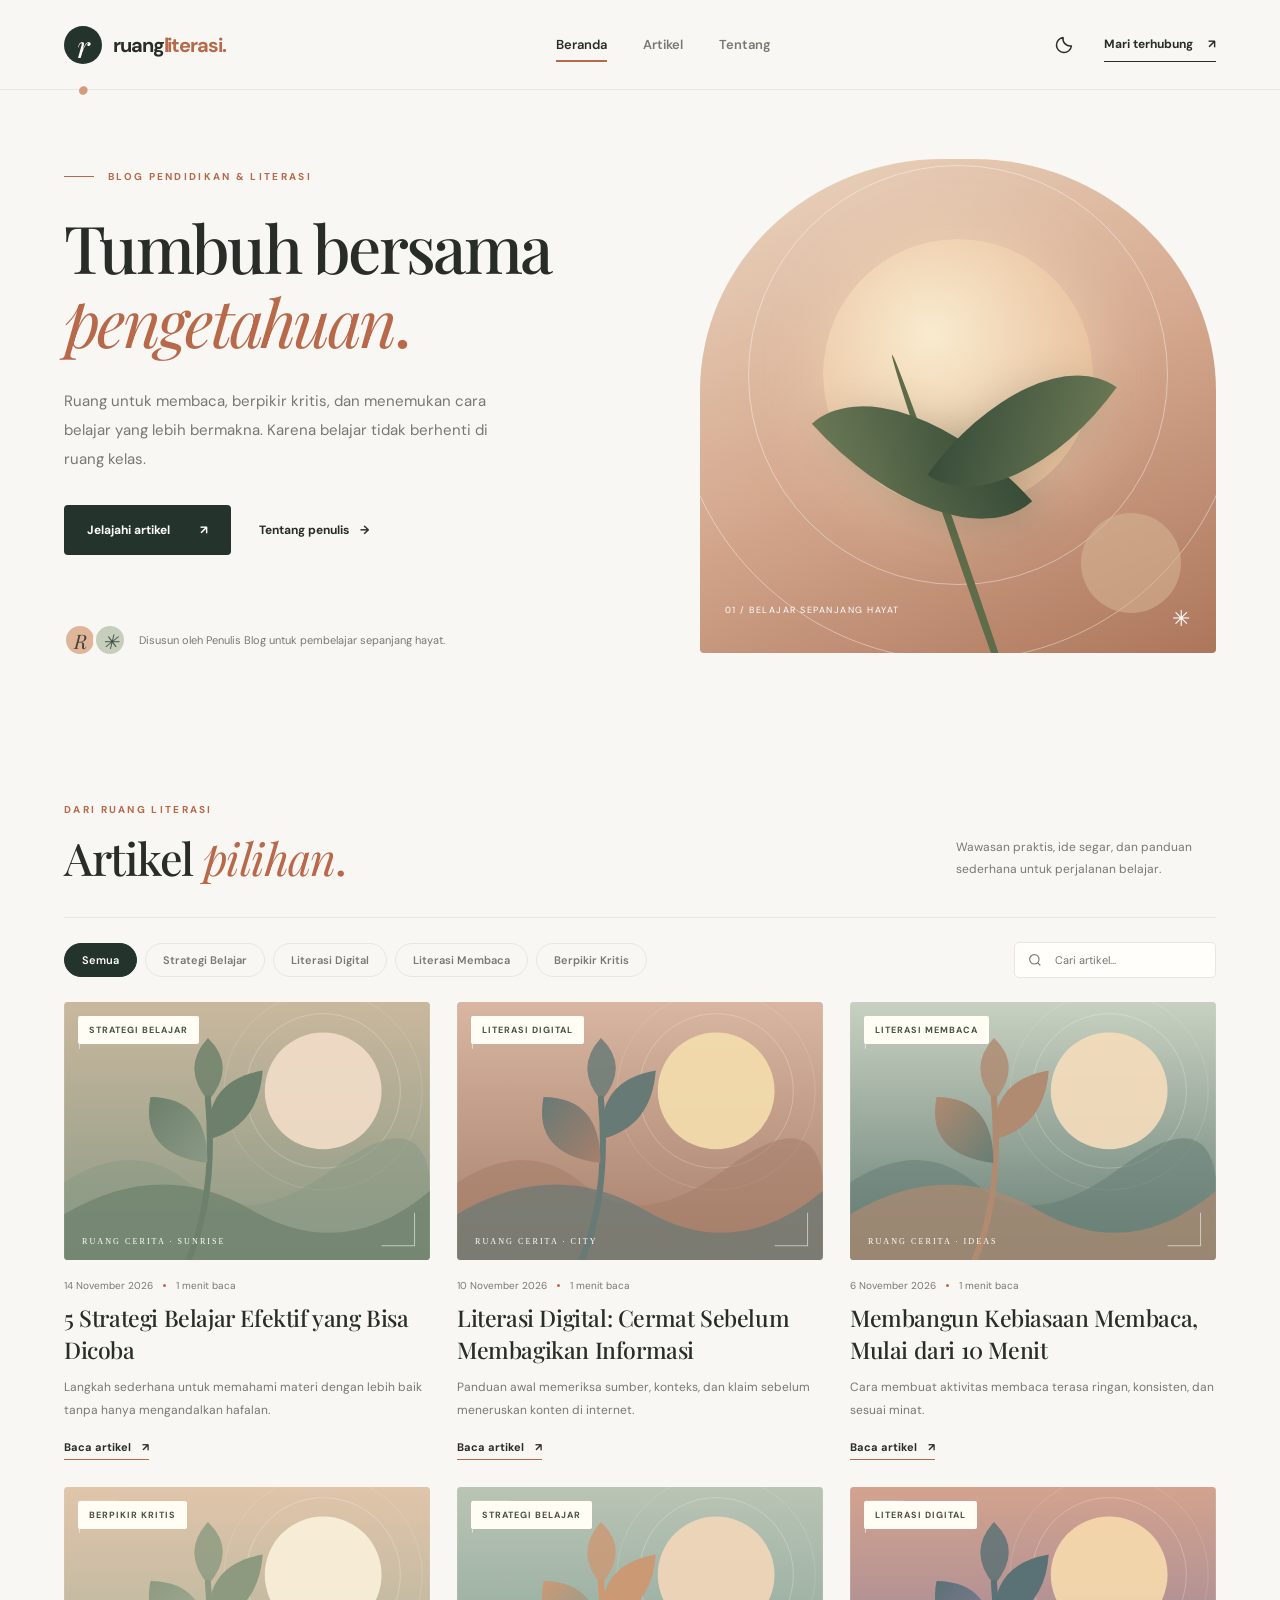
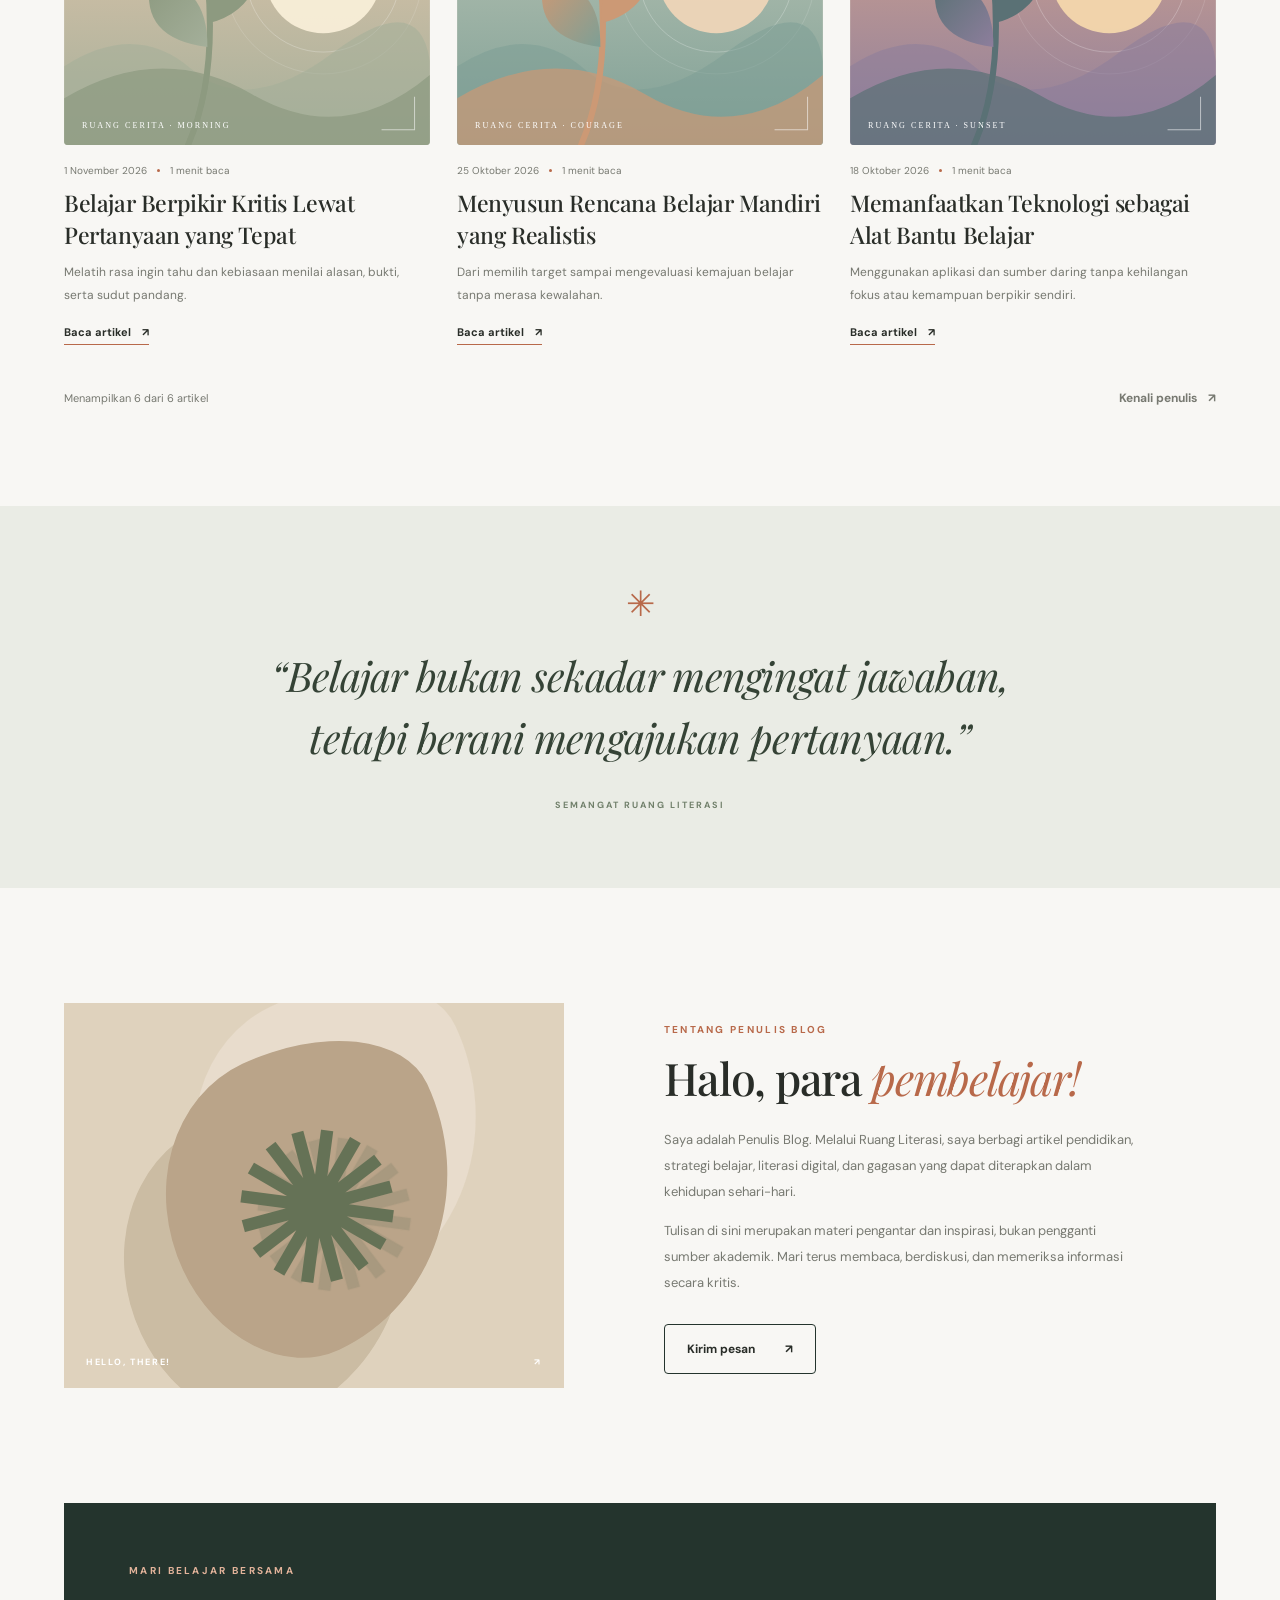
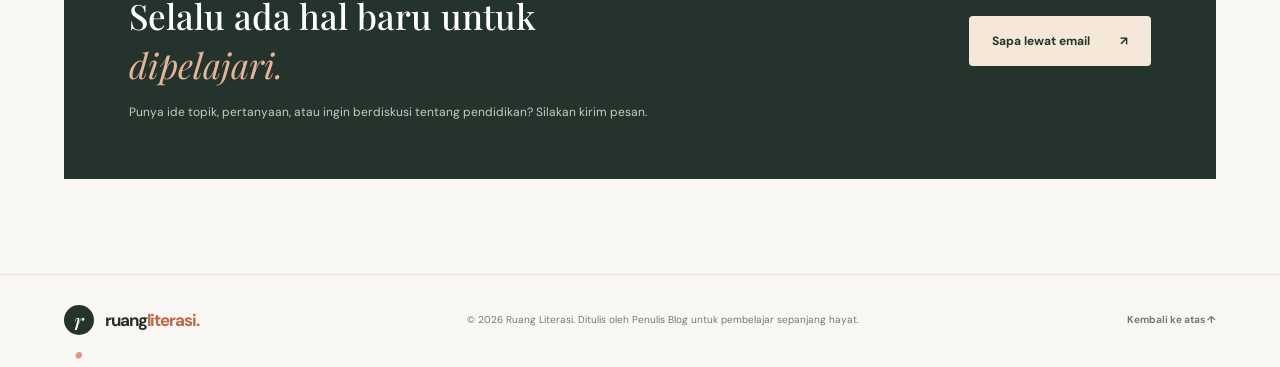
==== index.html @ 69f487d3 "Add files via upload" ====
<!doctype html>
<html lang="id">
<head>
  <meta charset="UTF-8" />
  <meta name="viewport" content="width=device-width, initial-scale=1" />
  <meta name="theme-color" content="#f8f7f4" />
  <meta name="description" content="Ruang Literasi — blog pendidikan berisi wawasan belajar, literasi digital, metode belajar, dan pengembangan diri." />
  <meta property="og:title" content="Ruang Literasi — Blog Pendidikan" />
  <meta property="og:description" content="Gagasan, panduan, dan inspirasi untuk belajar sepanjang hayat." />
  <meta property="og:type" content="website" />
  <title>Ruang Literasi — Blog Pendidikan</title>
  <link rel="icon" href="assets/favicon.svg" type="image/svg+xml" />
  <link rel="stylesheet" href="style.css" />
  <script defer src="script.js"></script>
  <script defer src="https://identity.netlify.com/v1/netlify-identity-widget.js"></script>
</head>
<body>
  <div class="reading-progress" id="reading-progress" aria-hidden="true"></div>
  <header class="site-header">
    <div class="container nav-inner">
      <a class="brand" href="#beranda" aria-label="Ruang Literasi, beranda"><span class="brand-mark">r<span>•</span></span><span class="brand-name">ruang<span class="brand-em">literasi.</span></span></a>
      <nav class="main-nav" id="main-nav" aria-label="Navigasi utama">
        <a href="#beranda" data-nav="beranda" class="active">Beranda</a>
        <a href="#artikel" data-nav="artikel">Artikel</a>
        <a href="#tentang" data-nav="tentang">Tentang</a>
      </nav>
      <div class="nav-actions"><button class="icon-button theme-toggle" id="theme-toggle" type="button" aria-label="Ganti mode gelap atau terang" title="Ganti tema"><svg viewBox="0 0 24 24" fill="none" stroke="currentColor" stroke-width="1.8" stroke-linecap="round" stroke-linejoin="round"><path d="M20.9 13.2A9 9 0 0 1 10.8 3.1 9 9 0 1 0 20.9 13.2Z" /></svg></button><a href="mailto:halo@example.com?subject=Halo%20Ruang%20Cerita" class="nav-contact" id="nav-contact">Mari terhubung <span>↗</span></a><button class="icon-button mobile-toggle" id="mobile-toggle" aria-controls="main-nav" aria-expanded="false" aria-label="Buka menu"><span></span><span></span><span></span></button></div>
    </div>
  </header>
  <main id="app">
    <section class="hero container" id="beranda">
      <div class="hero-copy"><div class="eyebrow"><span class="eyebrow-line"></span> BLOG PENDIDIKAN & LITERASI</div><h1>Tumbuh bersama <em>pengetahuan</em><span class="period">.</span></h1><p>Ruang untuk membaca, berpikir kritis, dan menemukan cara belajar yang lebih bermakna. Karena belajar tidak berhenti di ruang kelas.</p><div class="hero-buttons"><a class="button button-dark" href="#artikel">Jelajahi artikel <span>↗</span></a><a class="text-link" href="#tentang">Tentang penulis <span>→</span></a></div><div class="hero-note"><div class="avatar-stack"><span>R</span><span>✳</span></div><span>Disusun oleh Penulis Blog untuk pembelajar sepanjang hayat.</span></div></div>
      <div class="hero-art" role="img" aria-label="Ilustrasi abstrak pertumbuhan dan semangat belajar"><div class="art-sun"></div><div class="art-orbit orbit-one"></div><div class="art-orbit orbit-two"></div><div class="art-leaf leaf-one"></div><div class="art-leaf leaf-two"></div><div class="art-stem"></div><div class="art-circle"></div><div class="art-caption"><span>01 / BELAJAR SEPANJANG HAYAT</span><span>✳</span></div></div>
    </section>
    <section class="section container article-section" id="artikel"><div class="section-head"><div><span class="section-kicker">DARI RUANG LITERASI</span><h2>Artikel <em>pilihan</em><span class="period">.</span></h2></div><p>Wawasan praktis, ide segar, dan panduan sederhana untuk perjalanan belajar.</p></div><div class="toolbar"><div class="categories" id="categories" aria-label="Filter kategori"></div><label class="search-field"><svg viewBox="0 0 24 24" fill="none" stroke="currentColor" stroke-width="1.8"><circle cx="11" cy="11" r="7"></circle><path d="m20 20-4-4"></path></svg><input id="search-input" type="search" placeholder="Cari artikel..." aria-label="Cari artikel"/></label></div><div class="article-grid" id="article-grid"></div><div class="empty-state" id="empty-state" hidden><span>✳</span><h3>Belum ada artikel yang cocok.</h3><p>Coba kata kunci atau kategori yang berbeda.</p><button class="button button-dark" id="reset-search" type="button">Tampilkan semua</button></div><div class="article-bottom"><span id="article-count"></span><a href="#tentang" class="text-link">Kenali penulis <span>↗</span></a></div></section>
    <section class="quote-section"><div class="container quote-inner"><span class="quote-spark">✳</span><blockquote>“Belajar bukan sekadar mengingat jawaban, tetapi berani mengajukan pertanyaan.”</blockquote><span class="quote-source">SEMANGAT RUANG LITERASI</span></div></section>
    <section class="about-section container" id="tentang"><div class="about-visual"><div class="about-blob"></div><div class="about-illustration">✺</div><span>HELLO, THERE! <span>↗</span></span></div><div class="about-copy"><span class="section-kicker">TENTANG PENULIS BLOG</span><h2>Halo, para <em>pembelajar!</em></h2><p>Saya adalah Penulis Blog. Melalui Ruang Literasi, saya berbagi artikel pendidikan, strategi belajar, literasi digital, dan gagasan yang dapat diterapkan dalam kehidupan sehari-hari.</p><p>Tulisan di sini merupakan materi pengantar dan inspirasi, bukan pengganti sumber akademik. Mari terus membaca, berdiskusi, dan memeriksa informasi secara kritis.</p><a class="button button-outline" id="about-email" href="mailto:halo@example.com?subject=Halo%20Ruang%20Cerita">Kirim pesan <span>↗</span></a></div></section>
    <section class="newsletter container"><div><span class="section-kicker">MARI BELAJAR BERSAMA</span><h2>Selalu ada hal baru untuk <em>dipelajari.</em></h2><p>Punya ide topik, pertanyaan, atau ingin berdiskusi tentang pendidikan? Silakan kirim pesan.</p></div><a class="button button-cream" id="newsletter-email" href="mailto:halo@example.com?subject=Salam%20dari%20Pembaca%20Blog">Sapa lewat email <span>↗</span></a></section>
  </main>
  <footer class="site-footer"><div class="container footer-inner"><a class="brand" href="#beranda"><span class="brand-mark">r<span>•</span></span><span class="brand-name">ruang<span class="brand-em">literasi.</span></span></a><p>© <span id="year"></span> Ruang Literasi. Ditulis oleh Penulis Blog untuk pembelajar sepanjang hayat.</p><a href="#beranda" class="back-top">Kembali ke atas ↑</a></div></footer>
  <dialog id="article-dialog" class="article-dialog" aria-labelledby="dialog-title"><div class="dialog-shell"><button id="close-article" type="button" class="close-article" aria-label="Tutup artikel">✕</button><div id="dialog-content"></div></div></dialog>
  <script>
    // Selesaikan tautan undangan Netlify Identity yang mengarah ke beranda.
    window.addEventListener('load', function () {
      if (window.netlifyIdentity) {
        window.netlifyIdentity.on('login', function () {
          window.location.href = '/admin/';
        });
      }
    });
  </script>
</body>
</html>
---- style.css ----
@import url('https://fonts.googleapis.com/css2?family=DM+Sans:wght@400;500;600;700&family=Playfair+Display:ital,wght@0,400;0,500;0,600;0,700;1,400;1,500;1,600&display=swap');
:root{--bg:#f8f7f4;--surface:#fffefa;--ink:#292d28;--muted:#777971;--line:#e8e6de;--accent:#b8694a;--accent-soft:#e5ae90;--dark:#24342d;--serif:'Playfair Display',Georgia,serif;--sans:'DM Sans',Arial,sans-serif}*{box-sizing:border-box}html{scroll-behavior:smooth;scroll-padding-top:100px}body{margin:0;background:var(--bg);color:var(--ink);font-family:var(--sans);-webkit-font-smoothing:antialiased}button,input{font:inherit}button,a{-webkit-tap-highlight-color:transparent}a{text-decoration:none;color:inherit}button{cursor:pointer}button:focus-visible,a:focus-visible,input:focus-visible{outline:3px solid var(--accent);outline-offset:3px}.container{width:min(1152px,calc(100% - 88px));margin-inline:auto}.site-header{height:90px;display:flex;align-items:center;border-bottom:1px solid var(--line);background:var(--bg);position:sticky;top:0;z-index:20;backdrop-filter:blur(12px)}.nav-inner,.nav-actions,.main-nav,.brand{display:flex;align-items:center}.nav-inner{justify-content:space-between}.brand{gap:11px;white-space:nowrap}.brand-mark{width:38px;height:38px;background:var(--dark);color:#fff;border-radius:50%;display:grid;place-items:center;font:italic 30px var(--serif);padding-bottom:5px}.brand-mark span{color:#d89a7f}.brand-name{font-size:20px;font-weight:700;letter-spacing:-1.1px}.brand-em{color:var(--accent)}.main-nav{gap:36px;margin-left:55px}.main-nav a{font-size:13px;font-weight:600;color:var(--muted);position:relative;padding:10px 0}.main-nav a:hover,.main-nav a.active{color:var(--ink)}.main-nav a.active::after{content:'';position:absolute;bottom:1px;left:0;width:100%;height:2px;background:var(--accent)}.nav-actions{gap:23px}.icon-button{border:0;background:none;color:var(--ink);padding:7px;display:grid;place-items:center}.theme-toggle svg{height:20px;width:20px}.nav-contact{font-size:12px;font-weight:700;border-bottom:1px solid var(--ink);padding:9px 0}.nav-contact span{margin-left:12px}.mobile-toggle{display:none}.hero{min-height:620px;display:grid;grid-template-columns:1.05fr .95fr;gap:65px;align-items:center;padding-block:64px 75px}.hero-copy{padding-top:16px}.eyebrow,.section-kicker{font-size:10px;letter-spacing:2.3px;font-weight:700;color:var(--accent)}.eyebrow{display:flex;align-items:center;gap:14px}.eyebrow-line{height:1px;width:30px;background:var(--accent)}h1,h2,h3,p{margin-top:0}.hero h1{font:500 clamp(52px,5.15vw,77px)/1.12 var(--serif);letter-spacing:-2.7px;margin:28px 0}.hero h1 em,.section h2 em,.about-copy h2 em,.newsletter h2 em{font-weight:400;color:var(--accent)}.period{color:var(--accent)}.hero-copy>p{max-width:430px;font-size:15px;line-height:1.95;color:var(--muted);margin-bottom:31px}.hero-buttons{display:flex;align-items:center;gap:28px}.button{border-radius:4px;padding:16px 22px;display:inline-flex;gap:30px;align-items:center;justify-content:space-between;font-size:12px;font-weight:700;border:1px solid transparent;transition:transform .2s,background .2s}.button:hover{transform:translateY(-2px)}.button-dark{background:var(--dark);color:#fff}.button-dark:hover{background:#42584a}.text-link{font-size:12px;font-weight:700;white-space:nowrap}.text-link span{margin-left:8px}.hero-note{display:flex;align-items:center;gap:12px;margin-top:68px;color:var(--muted);font-size:11px}.avatar-stack{display:flex;padding-left:3px}.avatar-stack span{display:grid;place-items:center;width:34px;height:34px;border-radius:50%;border:3px solid var(--bg);margin-left:-4px;background:#e0b69b;color:#4a4038;font:italic 20px var(--serif)}.avatar-stack span+span{background:#c7cebb;color:#445348}.hero-art{height:494px;border-radius:47% 47% 4px 4px;position:relative;overflow:hidden;isolation:isolate;background:linear-gradient(156deg,#ecd6c1 0%,#d5a98f 51%,#ac765c 100%)}.art-sun{position:absolute;width:270px;height:270px;border-radius:50%;background:radial-gradient(circle at 40% 35%,#f9ebcf,#e8c09d 74%);top:80px;left:calc(50% - 135px);box-shadow:0 0 80px #f9e2c299}.art-orbit{position:absolute;border:1px solid #fff6;border-radius:50%;width:420px;height:420px;left:calc(50% - 210px);top:6px}.orbit-two{width:570px;height:570px;left:calc(50% - 285px);top:-68px}.art-stem{position:absolute;width:8px;height:430px;bottom:-120px;left:50%;background:#5e6c4a;transform:rotate(-19deg);border-radius:100%}.art-leaf{position:absolute;background:linear-gradient(110deg,#697754,#384d39);height:205px;width:112px;border-radius:0 100% 0 100%;box-shadow:5px 15px 40px #3a48323b;z-index:1}.leaf-one{bottom:88px;left:calc(50% - 92px);transform:rotate(-42deg)}.leaf-two{bottom:131px;left:calc(50% + 13px);transform:scaleX(-1) rotate(-36deg);height:182px;width:102px}.art-circle{position:absolute;border-radius:50%;background:#d8b795;width:100px;height:100px;bottom:40px;right:35px;opacity:.55}.art-caption{position:absolute;bottom:20px;left:25px;right:25px;color:#fff;display:flex;justify-content:space-between;font-size:9px;letter-spacing:1.5px;z-index:4}.art-caption span+span{font-size:22px}.section{padding-top:65px;padding-bottom:100px}.section-head{display:flex;justify-content:space-between;align-items:end;margin-bottom:32px}.section h2,.about-copy h2{font:500 clamp(37px,3.5vw,50px)/1.2 var(--serif);letter-spacing:-1.3px;margin:13px 0 0}.section-head>p{color:var(--muted);font-size:12px;max-width:260px;line-height:1.8;margin-bottom:5px}.toolbar{display:flex;justify-content:space-between;gap:20px;align-items:center;border-top:1px solid var(--line);padding:24px 0}.categories{display:flex;gap:8px;flex-wrap:wrap}.category-button{border:1px solid var(--line);background:transparent;border-radius:30px;padding:9px 17px;color:var(--muted);font-size:11px;font-weight:600}.category-button:hover,.category-button.active{background:var(--dark);border-color:var(--dark);color:white}.search-field{border:1px solid var(--line);border-radius:5px;display:flex;align-items:center;gap:10px;padding:9px 12px;background:var(--surface)}.search-field svg{width:16px;height:16px;color:var(--muted)}.search-field input{background:none;border:0;outline:0;color:var(--ink);font-size:11px;width:150px}.article-grid{display:grid;grid-template-columns:repeat(3,minmax(0,1fr));gap:27px}.article-card{min-width:0}.article-image{display:block;position:relative;overflow:hidden;aspect-ratio:1.42;background:#d7d4ca;border-radius:4px}.article-image img{width:100%;height:100%;object-fit:cover;transition:transform .45s;display:block}.article-card:hover .article-image img{transform:scale(1.045)}.card-category{position:absolute;left:14px;top:14px;background:#fffdf4;padding:8px 11px;border-radius:2px;font-size:9px;letter-spacing:1px;font-weight:700;color:#455344;text-transform:uppercase}.card-meta{display:flex;gap:10px;align-items:center;margin:19px 0 10px;color:var(--muted);font-size:10px}.meta-dot{height:3px;width:3px;background:var(--accent);border-radius:50%}.card-title{font:500 23px/1.4 var(--serif);margin:0 0 10px;letter-spacing:-.4px}.card-title a:hover{color:var(--accent)}.card-excerpt{font-size:12px;line-height:1.9;color:var(--muted);margin:0 0 13px}.read-link{font-size:11px;font-weight:700;border-bottom:1px solid var(--accent);padding-bottom:5px;display:inline-block}.read-link span{padding-left:8px}.article-bottom{display:flex;justify-content:space-between;align-items:center;margin-top:45px;font-size:11px;color:var(--muted)}.empty-state{text-align:center;padding:70px 20px}.empty-state[hidden]{display:none}.empty-state span{font-size:40px;color:var(--accent)}.empty-state h3{font:26px var(--serif);margin:12px}.empty-state p{font-size:13px;color:var(--muted)}.empty-state button{margin-top:15px}.quote-section{background:#eaece5;padding:75px 0;text-align:center}.quote-inner{max-width:750px}.quote-spark{font-size:35px;color:var(--accent)}.quote-inner blockquote{font:italic 400 clamp(29px,3.2vw,43px)/1.52 var(--serif);margin:17px 0 24px;letter-spacing:-.7px;color:#354336}.quote-source{font-size:9px;letter-spacing:2px;font-weight:700;color:#71806b}.about-section{padding-block:115px;display:grid;grid-template-columns:.95fr 1.05fr;gap:100px;align-items:center}.about-visual{height:385px;position:relative;background:#dfd2bd;overflow:hidden;display:grid;place-items:center}.about-blob{position:absolute;width:300px;height:300px;transform:rotate(-25deg);border-radius:47% 53% 64% 36% / 54% 32% 68% 46%;background:#baa489;box-shadow:50px -40px 0 #e8dccc,-65px 40px 0 #cbbca3}.about-illustration{font:210px var(--serif);position:relative;color:#657256;transform:rotate(-15deg);text-shadow:15px 12px 1px #5c695630}.about-visual>span{position:absolute;left:22px;bottom:20px;font-size:9px;letter-spacing:1.7px;font-weight:700;color:#fff;width:calc(100% - 44px);display:flex;justify-content:space-between}.about-copy h2{margin-bottom:23px}.about-copy p{font-size:13px;color:var(--muted);line-height:2;max-width:470px}.button-outline{border-color:var(--dark);margin-top:15px}.newsletter{background:var(--dark);padding:55px 65px;color:#fff;display:flex;justify-content:space-between;align-items:center;gap:40px;margin-bottom:95px}.newsletter .section-kicker{color:#e2b39a}.newsletter h2{font:500 35px/1.4 var(--serif);max-width:480px;margin:12px 0}.newsletter h2 em{color:#e6b497}.newsletter p{font-size:12px;color:#c4ccc4;margin:0;line-height:1.9}.button-cream{background:#f5e8d9;color:var(--dark);white-space:nowrap}.site-footer{border-top:1px solid var(--line);padding:30px 0}.footer-inner{display:flex;align-items:center;justify-content:space-between;gap:20px}.footer-inner .brand-mark{width:30px;height:30px;font-size:23px}.footer-inner .brand-name{font-size:17px}.footer-inner p,.back-top{font-size:10px;color:var(--muted);margin:0}.back-top{font-weight:700}.reading-progress{height:3px;position:fixed;left:0;top:0;z-index:100;background:var(--accent);width:0;transition:width .08s}.article-dialog{border:0;padding:0;background:var(--bg);color:var(--ink);width:min(760px,calc(100% - 24px));max-height:min(90vh,960px);border-radius:8px;box-shadow:0 25px 100px #0004}.article-dialog::backdrop{background:#17241fd1;backdrop-filter:blur(5px)}.dialog-shell{padding:50px clamp(24px,7vw,78px) 60px;position:relative}.close-article{position:sticky;top:0;float:right;width:36px;height:36px;background:var(--dark);color:white;border:0;border-radius:50%;z-index:2}.dialog-kicker{font-size:10px;color:var(--accent);letter-spacing:1.4px;font-weight:700}.dialog-title{font:500 clamp(34px,5vw,50px)/1.25 var(--serif);margin:18px 0}.dialog-date{font-size:11px;color:var(--muted);margin-bottom:30px}.dialog-cover{width:100%;aspect-ratio:1.7;object-fit:cover;border-radius:4px;margin-bottom:25px}.article-body p{font-size:15px;line-height:2.15;color:var(--ink);margin-bottom:22px}.dialog-end{border-top:1px solid var(--line);margin-top:35px;padding-top:22px;font-size:12px;color:var(--muted)}body.dark{--bg:#19211d;--surface:#25302a;--ink:#eaeae3;--muted:#aeb9ae;--line:#35433a;--accent:#e5a581;--dark:#354e40}body.dark .brand-mark,body.dark .button-dark,body.dark .category-button.active,body.dark .close-article{background:#50634f}body.dark .quote-section{background:#2e3a31}body.dark .quote-inner blockquote{color:#eee}body.dark .quote-source{color:#bbccbb}body.dark .newsletter{background:#28382f}body.dark .nav-contact{border-color:#dee5dd}body.dark .hero-art{filter:saturate(.85)}body.dark .card-category{background:#e9eee5}body.dark .hero-note .avatar-stack span{border-color:var(--bg)}
@media(max-width:1000px){.container{width:min(100% - 48px,1152px)}.hero{gap:30px}.hero h1{font-size:clamp(44px,5.8vw,65px)}.hero-art{height:440px}.main-nav{margin-left:15px;gap:22px}.nav-actions{gap:12px}.about-section{gap:55px}.newsletter{padding:45px}}@media(max-width:720px){.container{width:calc(100% - 38px)}.site-header{height:72px}.main-nav{display:none;position:absolute;top:71px;left:0;right:0;padding:18px 24px 23px;background:var(--bg);border-bottom:1px solid var(--line);margin:0;flex-direction:column;align-items:flex-start;gap:8px}.main-nav.open{display:flex}.main-nav a{padding:10px}.mobile-toggle{display:flex;flex-direction:column;gap:4px}.mobile-toggle span{width:20px;height:2px;background:var(--ink)}.nav-contact{display:none}.brand-name{font-size:18px}.hero{grid-template-columns:1fr;gap:40px;padding-block:60px;min-height:0}.hero h1{font-size:clamp(49px,10vw,73px);margin:20px 0}.hero-copy>p{font-size:14px}.hero-note{margin-top:34px}.hero-art{height:470px;max-width:500px;width:100%;margin:auto}.section{padding-block:40px 75px}.section-head{display:block}.section-head>p{margin-top:17px}.toolbar{align-items:stretch;flex-direction:column}.search-field input{width:100%}.article-grid{grid-template-columns:repeat(2,minmax(0,1fr));gap:24px 16px}.card-title{font-size:20px}.card-excerpt{font-size:11px}.quote-section{padding:70px 0}.about-section{grid-template-columns:1fr;gap:38px;padding-block:80px}.about-visual{height:350px}.newsletter{padding:38px 25px;display:block;margin-bottom:65px}.newsletter .button{margin-top:26px}.newsletter h2{font-size:30px}.footer-inner{flex-wrap:wrap}.footer-inner p{order:3;width:100%}}@media(max-width:470px){.hero-art{height:380px}.hero h1{letter-spacing:-1.7px}.hero-buttons{gap:16px}.button{padding:14px 16px;gap:12px}.article-grid{grid-template-columns:1fr}.article-image{aspect-ratio:1.6}.card-title{font-size:24px}.card-excerpt{font-size:12px}.about-visual{height:300px}.hero-note{font-size:10px}}
@media(prefers-reduced-motion:reduce){html{scroll-behavior:auto}*,*:before,*:after{transition:none!important;animation:none!important}}
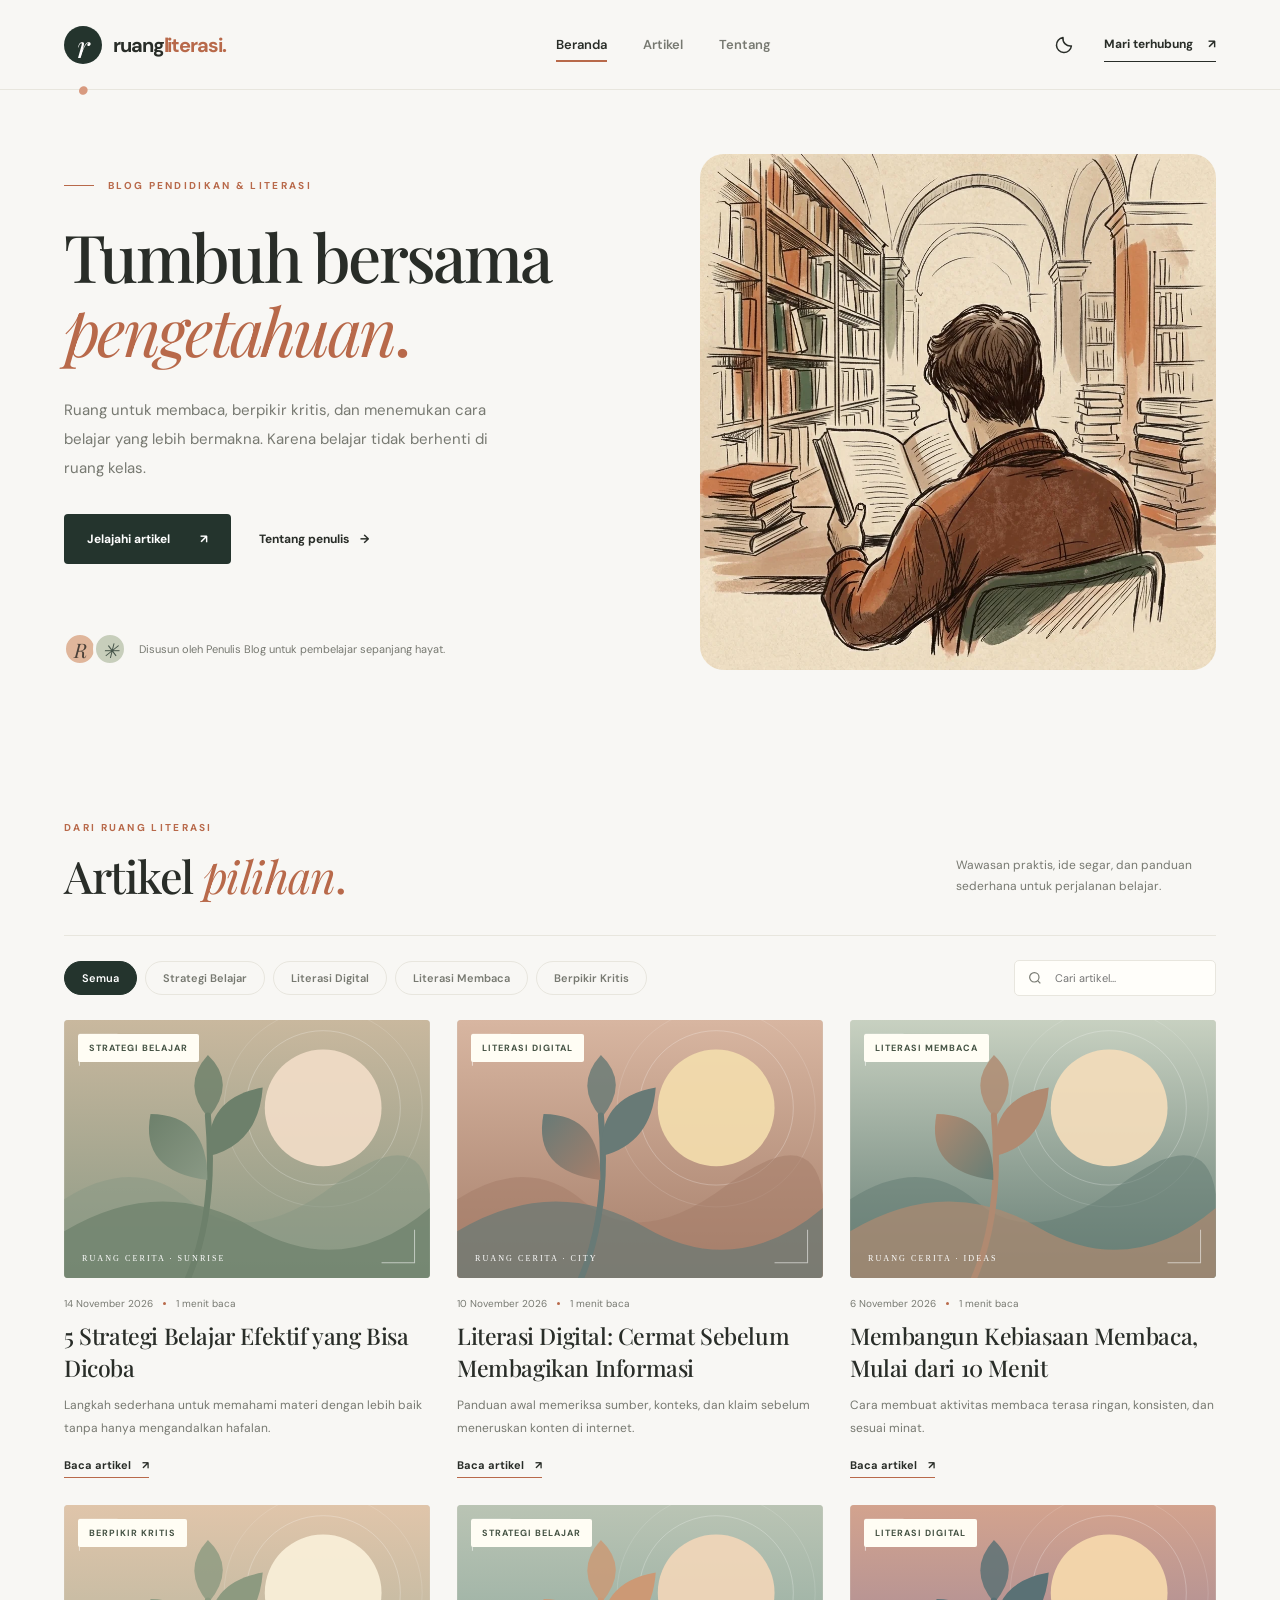
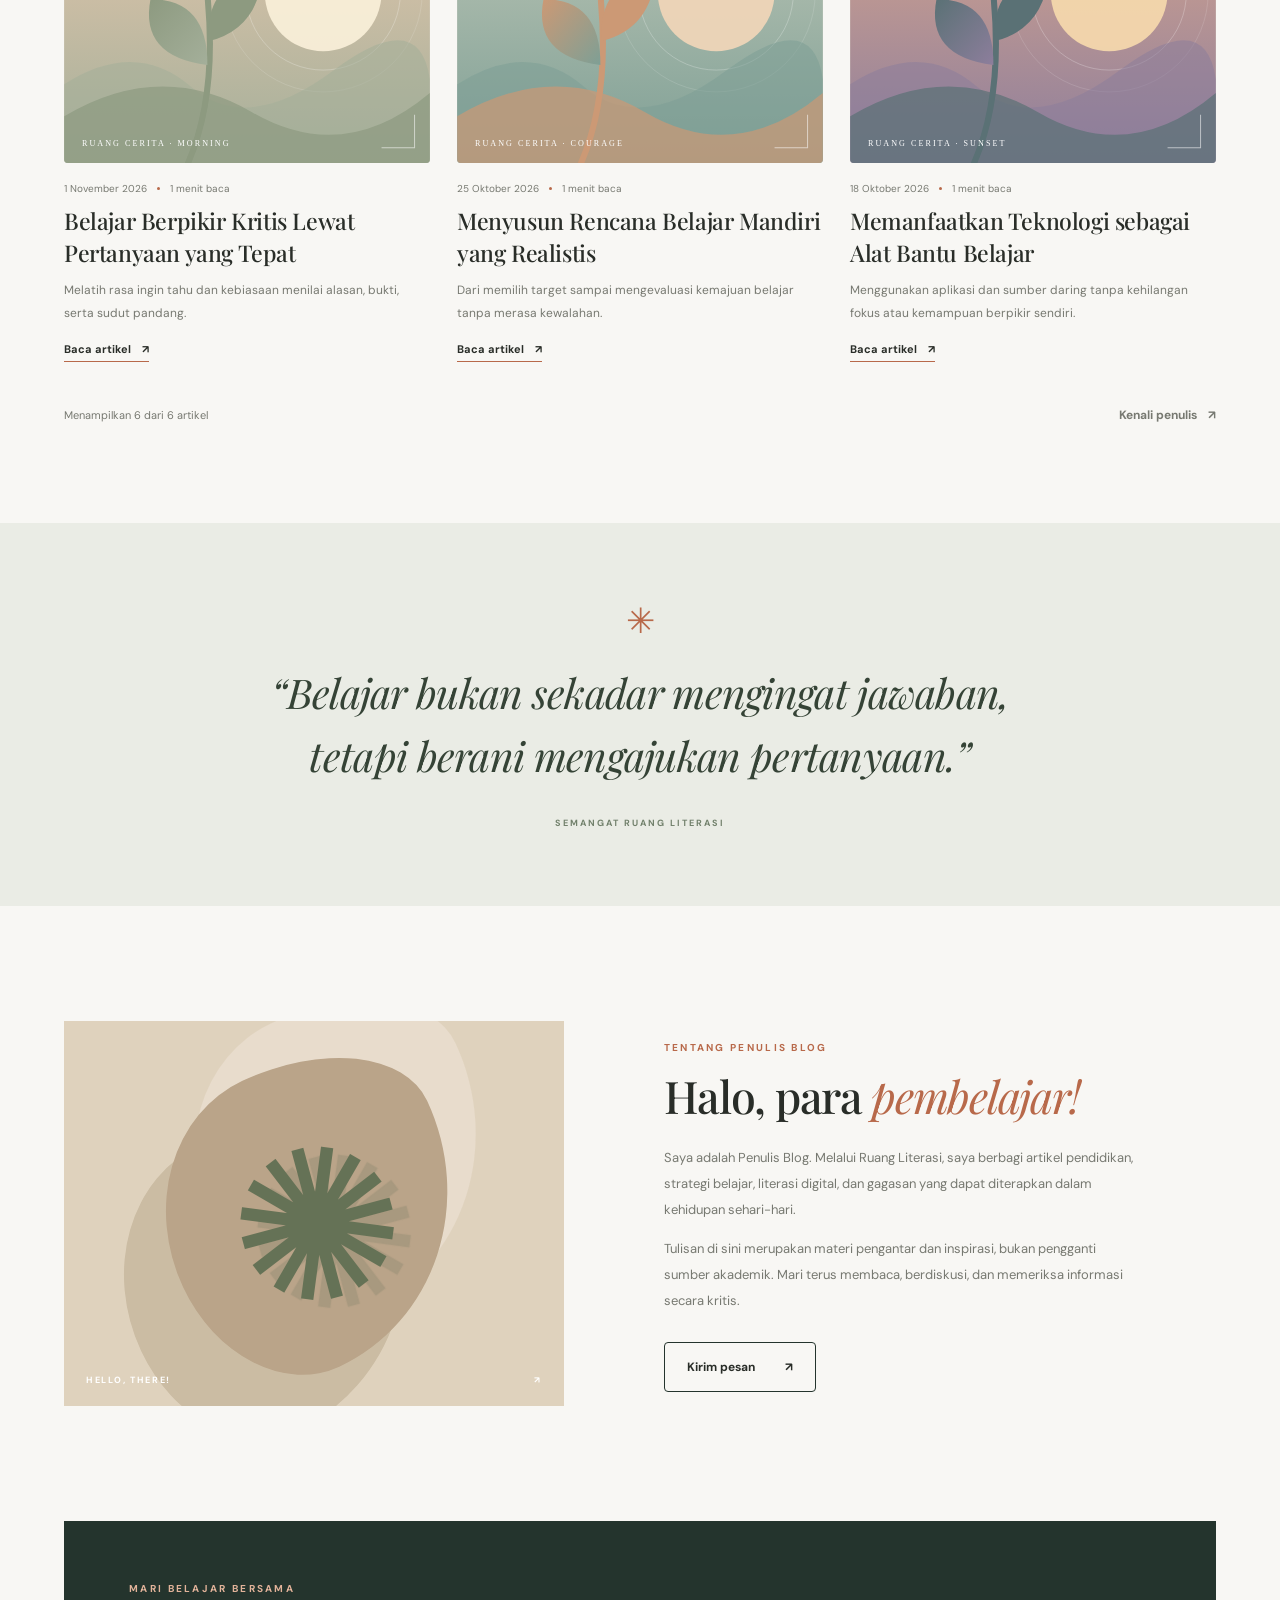
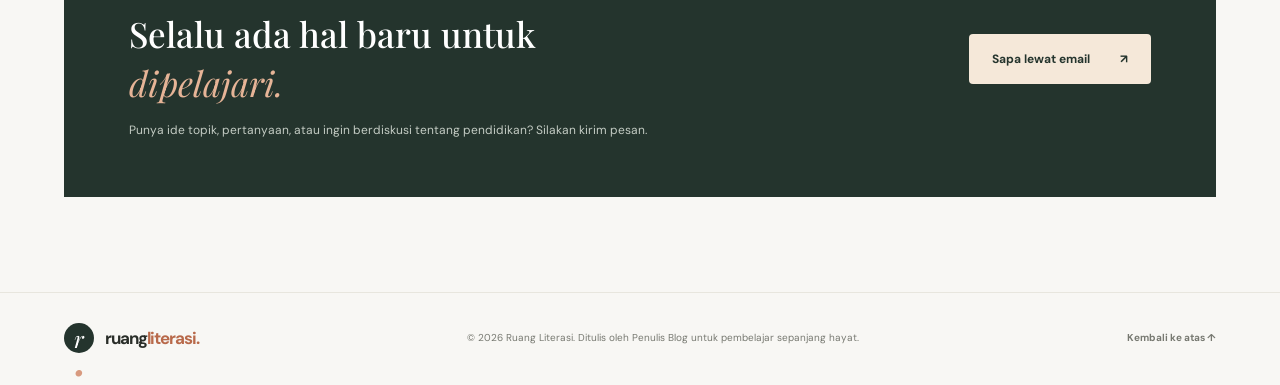
==== commit d6f2d0a7: "Update index.html" ====
--- a/index.html
+++ b/index.html
@@ -29,8 +29,15 @@
   </header>
   <main id="app">
     <section class="hero container" id="beranda">
-      <div class="hero-copy"><div class="eyebrow"><span class="eyebrow-line"></span> BLOG PENDIDIKAN & LITERASI</div><h1>Tumbuh bersama <em>pengetahuan</em><span class="period">.</span></h1><p>Ruang untuk membaca, berpikir kritis, dan menemukan cara belajar yang lebih bermakna. Karena belajar tidak berhenti di ruang kelas.</p><div class="hero-buttons"><a class="button button-dark" href="#artikel">Jelajahi artikel <span>↗</span></a><a class="text-link" href="#tentang">Tentang penulis <span>→</span></a></div><div class="hero-note"><div class="avatar-stack"><span>R</span><span>✳</span></div><span>Disusun oleh Penulis Blog untuk pembelajar sepanjang hayat.</span></div></div>
-      <div class="hero-art" role="img" aria-label="Ilustrasi abstrak pertumbuhan dan semangat belajar"><div class="art-sun"></div><div class="art-orbit orbit-one"></div><div class="art-orbit orbit-two"></div><div class="art-leaf leaf-one"></div><div class="art-leaf leaf-two"></div><div class="art-stem"></div><div class="art-circle"></div><div class="art-caption"><span>01 / BELAJAR SEPANJANG HAYAT</span><span>✳</span></div></div>
+      <div class="hero-copy"><div class="eyebrow"><span class="eyebrow-line"></span> BLOG PENDIDIKAN & LITERASI</div><h1>Tumbuh bersama <em>pengetahuan</em><span class="period">.</span></h1><p>Ruang untuk membaca, berpikir kritis, dan menemukan cara belajar yang lebih bermakna. Karena belajar tidak berhenti di ruang kelas.</p><div class="hero-buttons"><a class="button button-dark" href="#artikel">Jelajahi artikel <span>↗</span></a><a class="text-link" href="#tentang">Tentang penulis <span>→</span></a></div><div class="hero-note"><div class="avatar-stack"><span>R</span><span>✳</span></div><span>Disusun oleh Penulis Blog untuk pembelajar sepanjang hayat.</span></div></div>    
+<div class="hero-image">
+  <img
+    src="assets/berliterasi.webp"
+    alt="Gambar utama Ruang Literasi"
+    loading="eager"
+    style="width:100%; height:100%; object-fit:cover; border-radius:24px;"
+  />
+</div>
     </section>
     <section class="section container article-section" id="artikel"><div class="section-head"><div><span class="section-kicker">DARI RUANG LITERASI</span><h2>Artikel <em>pilihan</em><span class="period">.</span></h2></div><p>Wawasan praktis, ide segar, dan panduan sederhana untuk perjalanan belajar.</p></div><div class="toolbar"><div class="categories" id="categories" aria-label="Filter kategori"></div><label class="search-field"><svg viewBox="0 0 24 24" fill="none" stroke="currentColor" stroke-width="1.8"><circle cx="11" cy="11" r="7"></circle><path d="m20 20-4-4"></path></svg><input id="search-input" type="search" placeholder="Cari artikel..." aria-label="Cari artikel"/></label></div><div class="article-grid" id="article-grid"></div><div class="empty-state" id="empty-state" hidden><span>✳</span><h3>Belum ada artikel yang cocok.</h3><p>Coba kata kunci atau kategori yang berbeda.</p><button class="button button-dark" id="reset-search" type="button">Tampilkan semua</button></div><div class="article-bottom"><span id="article-count"></span><a href="#tentang" class="text-link">Kenali penulis <span>↗</span></a></div></section>
     <section class="quote-section"><div class="container quote-inner"><span class="quote-spark">✳</span><blockquote>“Belajar bukan sekadar mengingat jawaban, tetapi berani mengajukan pertanyaan.”</blockquote><span class="quote-source">SEMANGAT RUANG LITERASI</span></div></section>
--- a/style.css
+++ b/style.css
@@ -2,3 +2,8 @@
 :root{--bg:#f8f7f4;--surface:#fffefa;--ink:#292d28;--muted:#777971;--line:#e8e6de;--accent:#b8694a;--accent-soft:#e5ae90;--dark:#24342d;--serif:'Playfair Display',Georgia,serif;--sans:'DM Sans',Arial,sans-serif}*{box-sizing:border-box}html{scroll-behavior:smooth;scroll-padding-top:100px}body{margin:0;background:var(--bg);color:var(--ink);font-family:var(--sans);-webkit-font-smoothing:antialiased}button,input{font:inherit}button,a{-webkit-tap-highlight-color:transparent}a{text-decoration:none;color:inherit}button{cursor:pointer}button:focus-visible,a:focus-visible,input:focus-visible{outline:3px solid var(--accent);outline-offset:3px}.container{width:min(1152px,calc(100% - 88px));margin-inline:auto}.site-header{height:90px;display:flex;align-items:center;border-bottom:1px solid var(--line);background:var(--bg);position:sticky;top:0;z-index:20;backdrop-filter:blur(12px)}.nav-inner,.nav-actions,.main-nav,.brand{display:flex;align-items:center}.nav-inner{justify-content:space-between}.brand{gap:11px;white-space:nowrap}.brand-mark{width:38px;height:38px;background:var(--dark);color:#fff;border-radius:50%;display:grid;place-items:center;font:italic 30px var(--serif);padding-bottom:5px}.brand-mark span{color:#d89a7f}.brand-name{font-size:20px;font-weight:700;letter-spacing:-1.1px}.brand-em{color:var(--accent)}.main-nav{gap:36px;margin-left:55px}.main-nav a{font-size:13px;font-weight:600;color:var(--muted);position:relative;padding:10px 0}.main-nav a:hover,.main-nav a.active{color:var(--ink)}.main-nav a.active::after{content:'';position:absolute;bottom:1px;left:0;width:100%;height:2px;background:var(--accent)}.nav-actions{gap:23px}.icon-button{border:0;background:none;color:var(--ink);padding:7px;display:grid;place-items:center}.theme-toggle svg{height:20px;width:20px}.nav-contact{font-size:12px;font-weight:700;border-bottom:1px solid var(--ink);padding:9px 0}.nav-contact span{margin-left:12px}.mobile-toggle{display:none}.hero{min-height:620px;display:grid;grid-template-columns:1.05fr .95fr;gap:65px;align-items:center;padding-block:64px 75px}.hero-copy{padding-top:16px}.eyebrow,.section-kicker{font-size:10px;letter-spacing:2.3px;font-weight:700;color:var(--accent)}.eyebrow{display:flex;align-items:center;gap:14px}.eyebrow-line{height:1px;width:30px;background:var(--accent)}h1,h2,h3,p{margin-top:0}.hero h1{font:500 clamp(52px,5.15vw,77px)/1.12 var(--serif);letter-spacing:-2.7px;margin:28px 0}.hero h1 em,.section h2 em,.about-copy h2 em,.newsletter h2 em{font-weight:400;color:var(--accent)}.period{color:var(--accent)}.hero-copy>p{max-width:430px;font-size:15px;line-height:1.95;color:var(--muted);margin-bottom:31px}.hero-buttons{display:flex;align-items:center;gap:28px}.button{border-radius:4px;padding:16px 22px;display:inline-flex;gap:30px;align-items:center;justify-content:space-between;font-size:12px;font-weight:700;border:1px solid transparent;transition:transform .2s,background .2s}.button:hover{transform:translateY(-2px)}.button-dark{background:var(--dark);color:#fff}.button-dark:hover{background:#42584a}.text-link{font-size:12px;font-weight:700;white-space:nowrap}.text-link span{margin-left:8px}.hero-note{display:flex;align-items:center;gap:12px;margin-top:68px;color:var(--muted);font-size:11px}.avatar-stack{display:flex;padding-left:3px}.avatar-stack span{display:grid;place-items:center;width:34px;height:34px;border-radius:50%;border:3px solid var(--bg);margin-left:-4px;background:#e0b69b;color:#4a4038;font:italic 20px var(--serif)}.avatar-stack span+span{background:#c7cebb;color:#445348}.hero-art{height:494px;border-radius:47% 47% 4px 4px;position:relative;overflow:hidden;isolation:isolate;background:linear-gradient(156deg,#ecd6c1 0%,#d5a98f 51%,#ac765c 100%)}.art-sun{position:absolute;width:270px;height:270px;border-radius:50%;background:radial-gradient(circle at 40% 35%,#f9ebcf,#e8c09d 74%);top:80px;left:calc(50% - 135px);box-shadow:0 0 80px #f9e2c299}.art-orbit{position:absolute;border:1px solid #fff6;border-radius:50%;width:420px;height:420px;left:calc(50% - 210px);top:6px}.orbit-two{width:570px;height:570px;left:calc(50% - 285px);top:-68px}.art-stem{position:absolute;width:8px;height:430px;bottom:-120px;left:50%;background:#5e6c4a;transform:rotate(-19deg);border-radius:100%}.art-leaf{position:absolute;background:linear-gradient(110deg,#697754,#384d39);height:205px;width:112px;border-radius:0 100% 0 100%;box-shadow:5px 15px 40px #3a48323b;z-index:1}.leaf-one{bottom:88px;left:calc(50% - 92px);transform:rotate(-42deg)}.leaf-two{bottom:131px;left:calc(50% + 13px);transform:scaleX(-1) rotate(-36deg);height:182px;width:102px}.art-circle{position:absolute;border-radius:50%;background:#d8b795;width:100px;height:100px;bottom:40px;right:35px;opacity:.55}.art-caption{position:absolute;bottom:20px;left:25px;right:25px;color:#fff;display:flex;justify-content:space-between;font-size:9px;letter-spacing:1.5px;z-index:4}.art-caption span+span{font-size:22px}.section{padding-top:65px;padding-bottom:100px}.section-head{display:flex;justify-content:space-between;align-items:end;margin-bottom:32px}.section h2,.about-copy h2{font:500 clamp(37px,3.5vw,50px)/1.2 var(--serif);letter-spacing:-1.3px;margin:13px 0 0}.section-head>p{color:var(--muted);font-size:12px;max-width:260px;line-height:1.8;margin-bottom:5px}.toolbar{display:flex;justify-content:space-between;gap:20px;align-items:center;border-top:1px solid var(--line);padding:24px 0}.categories{display:flex;gap:8px;flex-wrap:wrap}.category-button{border:1px solid var(--line);background:transparent;border-radius:30px;padding:9px 17px;color:var(--muted);font-size:11px;font-weight:600}.category-button:hover,.category-button.active{background:var(--dark);border-color:var(--dark);color:white}.search-field{border:1px solid var(--line);border-radius:5px;display:flex;align-items:center;gap:10px;padding:9px 12px;background:var(--surface)}.search-field svg{width:16px;height:16px;color:var(--muted)}.search-field input{background:none;border:0;outline:0;color:var(--ink);font-size:11px;width:150px}.article-grid{display:grid;grid-template-columns:repeat(3,minmax(0,1fr));gap:27px}.article-card{min-width:0}.article-image{display:block;position:relative;overflow:hidden;aspect-ratio:1.42;background:#d7d4ca;border-radius:4px}.article-image img{width:100%;height:100%;object-fit:cover;transition:transform .45s;display:block}.article-card:hover .article-image img{transform:scale(1.045)}.card-category{position:absolute;left:14px;top:14px;background:#fffdf4;padding:8px 11px;border-radius:2px;font-size:9px;letter-spacing:1px;font-weight:700;color:#455344;text-transform:uppercase}.card-meta{display:flex;gap:10px;align-items:center;margin:19px 0 10px;color:var(--muted);font-size:10px}.meta-dot{height:3px;width:3px;background:var(--accent);border-radius:50%}.card-title{font:500 23px/1.4 var(--serif);margin:0 0 10px;letter-spacing:-.4px}.card-title a:hover{color:var(--accent)}.card-excerpt{font-size:12px;line-height:1.9;color:var(--muted);margin:0 0 13px}.read-link{font-size:11px;font-weight:700;border-bottom:1px solid var(--accent);padding-bottom:5px;display:inline-block}.read-link span{padding-left:8px}.article-bottom{display:flex;justify-content:space-between;align-items:center;margin-top:45px;font-size:11px;color:var(--muted)}.empty-state{text-align:center;padding:70px 20px}.empty-state[hidden]{display:none}.empty-state span{font-size:40px;color:var(--accent)}.empty-state h3{font:26px var(--serif);margin:12px}.empty-state p{font-size:13px;color:var(--muted)}.empty-state button{margin-top:15px}.quote-section{background:#eaece5;padding:75px 0;text-align:center}.quote-inner{max-width:750px}.quote-spark{font-size:35px;color:var(--accent)}.quote-inner blockquote{font:italic 400 clamp(29px,3.2vw,43px)/1.52 var(--serif);margin:17px 0 24px;letter-spacing:-.7px;color:#354336}.quote-source{font-size:9px;letter-spacing:2px;font-weight:700;color:#71806b}.about-section{padding-block:115px;display:grid;grid-template-columns:.95fr 1.05fr;gap:100px;align-items:center}.about-visual{height:385px;position:relative;background:#dfd2bd;overflow:hidden;display:grid;place-items:center}.about-blob{position:absolute;width:300px;height:300px;transform:rotate(-25deg);border-radius:47% 53% 64% 36% / 54% 32% 68% 46%;background:#baa489;box-shadow:50px -40px 0 #e8dccc,-65px 40px 0 #cbbca3}.about-illustration{font:210px var(--serif);position:relative;color:#657256;transform:rotate(-15deg);text-shadow:15px 12px 1px #5c695630}.about-visual>span{position:absolute;left:22px;bottom:20px;font-size:9px;letter-spacing:1.7px;font-weight:700;color:#fff;width:calc(100% - 44px);display:flex;justify-content:space-between}.about-copy h2{margin-bottom:23px}.about-copy p{font-size:13px;color:var(--muted);line-height:2;max-width:470px}.button-outline{border-color:var(--dark);margin-top:15px}.newsletter{background:var(--dark);padding:55px 65px;color:#fff;display:flex;justify-content:space-between;align-items:center;gap:40px;margin-bottom:95px}.newsletter .section-kicker{color:#e2b39a}.newsletter h2{font:500 35px/1.4 var(--serif);max-width:480px;margin:12px 0}.newsletter h2 em{color:#e6b497}.newsletter p{font-size:12px;color:#c4ccc4;margin:0;line-height:1.9}.button-cream{background:#f5e8d9;color:var(--dark);white-space:nowrap}.site-footer{border-top:1px solid var(--line);padding:30px 0}.footer-inner{display:flex;align-items:center;justify-content:space-between;gap:20px}.footer-inner .brand-mark{width:30px;height:30px;font-size:23px}.footer-inner .brand-name{font-size:17px}.footer-inner p,.back-top{font-size:10px;color:var(--muted);margin:0}.back-top{font-weight:700}.reading-progress{height:3px;position:fixed;left:0;top:0;z-index:100;background:var(--accent);width:0;transition:width .08s}.article-dialog{border:0;padding:0;background:var(--bg);color:var(--ink);width:min(760px,calc(100% - 24px));max-height:min(90vh,960px);border-radius:8px;box-shadow:0 25px 100px #0004}.article-dialog::backdrop{background:#17241fd1;backdrop-filter:blur(5px)}.dialog-shell{padding:50px clamp(24px,7vw,78px) 60px;position:relative}.close-article{position:sticky;top:0;float:right;width:36px;height:36px;background:var(--dark);color:white;border:0;border-radius:50%;z-index:2}.dialog-kicker{font-size:10px;color:var(--accent);letter-spacing:1.4px;font-weight:700}.dialog-title{font:500 clamp(34px,5vw,50px)/1.25 var(--serif);margin:18px 0}.dialog-date{font-size:11px;color:var(--muted);margin-bottom:30px}.dialog-cover{width:100%;aspect-ratio:1.7;object-fit:cover;border-radius:4px;margin-bottom:25px}.article-body p{font-size:15px;line-height:2.15;color:var(--ink);margin-bottom:22px}.dialog-end{border-top:1px solid var(--line);margin-top:35px;padding-top:22px;font-size:12px;color:var(--muted)}body.dark{--bg:#19211d;--surface:#25302a;--ink:#eaeae3;--muted:#aeb9ae;--line:#35433a;--accent:#e5a581;--dark:#354e40}body.dark .brand-mark,body.dark .button-dark,body.dark .category-button.active,body.dark .close-article{background:#50634f}body.dark .quote-section{background:#2e3a31}body.dark .quote-inner blockquote{color:#eee}body.dark .quote-source{color:#bbccbb}body.dark .newsletter{background:#28382f}body.dark .nav-contact{border-color:#dee5dd}body.dark .hero-art{filter:saturate(.85)}body.dark .card-category{background:#e9eee5}body.dark .hero-note .avatar-stack span{border-color:var(--bg)}
 @media(max-width:1000px){.container{width:min(100% - 48px,1152px)}.hero{gap:30px}.hero h1{font-size:clamp(44px,5.8vw,65px)}.hero-art{height:440px}.main-nav{margin-left:15px;gap:22px}.nav-actions{gap:12px}.about-section{gap:55px}.newsletter{padding:45px}}@media(max-width:720px){.container{width:calc(100% - 38px)}.site-header{height:72px}.main-nav{display:none;position:absolute;top:71px;left:0;right:0;padding:18px 24px 23px;background:var(--bg);border-bottom:1px solid var(--line);margin:0;flex-direction:column;align-items:flex-start;gap:8px}.main-nav.open{display:flex}.main-nav a{padding:10px}.mobile-toggle{display:flex;flex-direction:column;gap:4px}.mobile-toggle span{width:20px;height:2px;background:var(--ink)}.nav-contact{display:none}.brand-name{font-size:18px}.hero{grid-template-columns:1fr;gap:40px;padding-block:60px;min-height:0}.hero h1{font-size:clamp(49px,10vw,73px);margin:20px 0}.hero-copy>p{font-size:14px}.hero-note{margin-top:34px}.hero-art{height:470px;max-width:500px;width:100%;margin:auto}.section{padding-block:40px 75px}.section-head{display:block}.section-head>p{margin-top:17px}.toolbar{align-items:stretch;flex-direction:column}.search-field input{width:100%}.article-grid{grid-template-columns:repeat(2,minmax(0,1fr));gap:24px 16px}.card-title{font-size:20px}.card-excerpt{font-size:11px}.quote-section{padding:70px 0}.about-section{grid-template-columns:1fr;gap:38px;padding-block:80px}.about-visual{height:350px}.newsletter{padding:38px 25px;display:block;margin-bottom:65px}.newsletter .button{margin-top:26px}.newsletter h2{font-size:30px}.footer-inner{flex-wrap:wrap}.footer-inner p{order:3;width:100%}}@media(max-width:470px){.hero-art{height:380px}.hero h1{letter-spacing:-1.7px}.hero-buttons{gap:16px}.button{padding:14px 16px;gap:12px}.article-grid{grid-template-columns:1fr}.article-image{aspect-ratio:1.6}.card-title{font-size:24px}.card-excerpt{font-size:12px}.about-visual{height:300px}.hero-note{font-size:10px}}
 @media(prefers-reduced-motion:reduce){html{scroll-behavior:auto}*,*:before,*:after{transition:none!important;animation:none!important}}
+
+/* Mempertahankan Enter pada isi artikel */
+.article-body p {
+  white-space: pre-line;
+}
